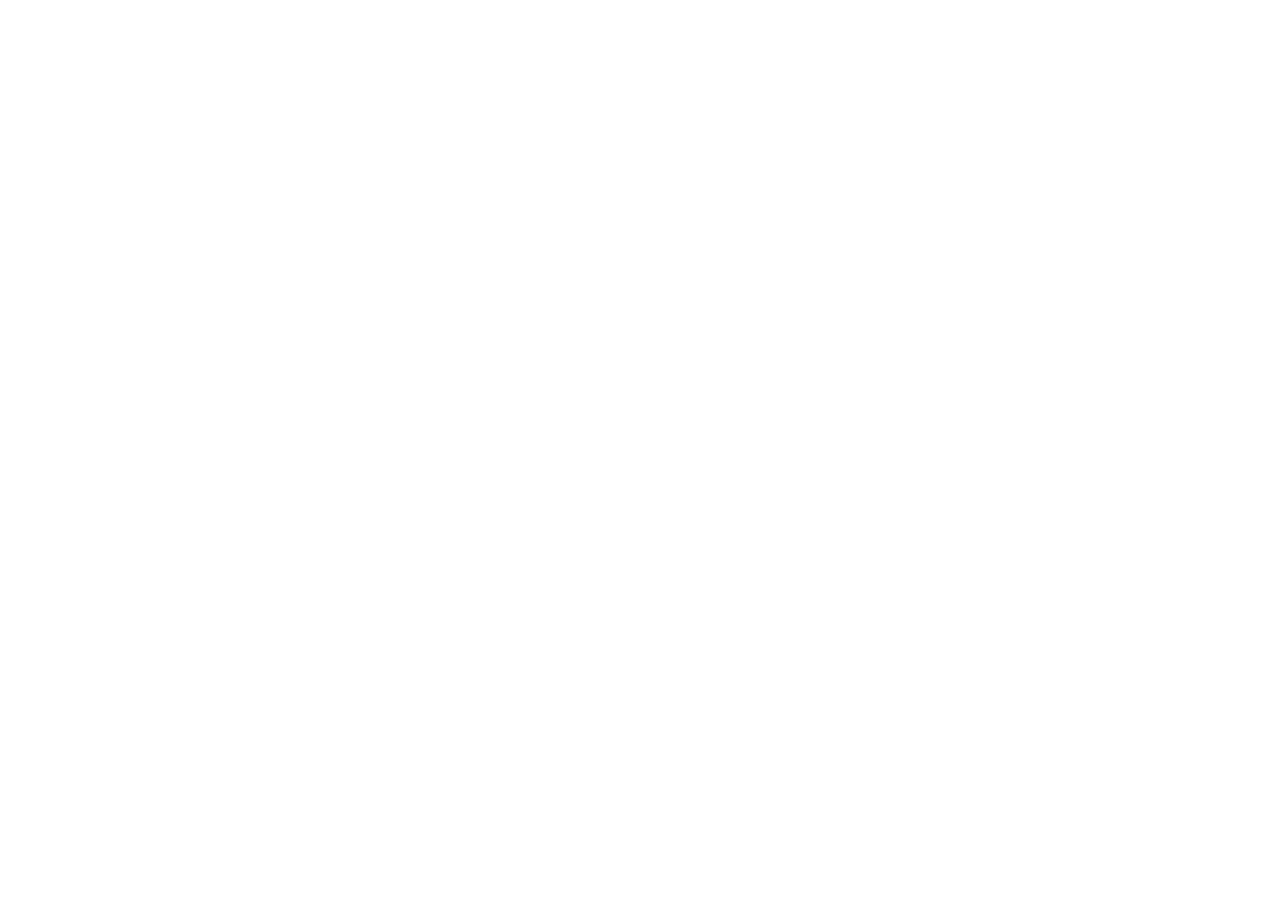
==== index.html @ 375ddf39 "added index.html" ====
<!DOCTYPE html>
<html lang="en">
<head>
    <meta charset="UTF-8">
    <meta name="viewport" content="width=device-width, initial-scale=1.0">
    <title>OOP</title>
</head>
<body>
    
</body>
</html>
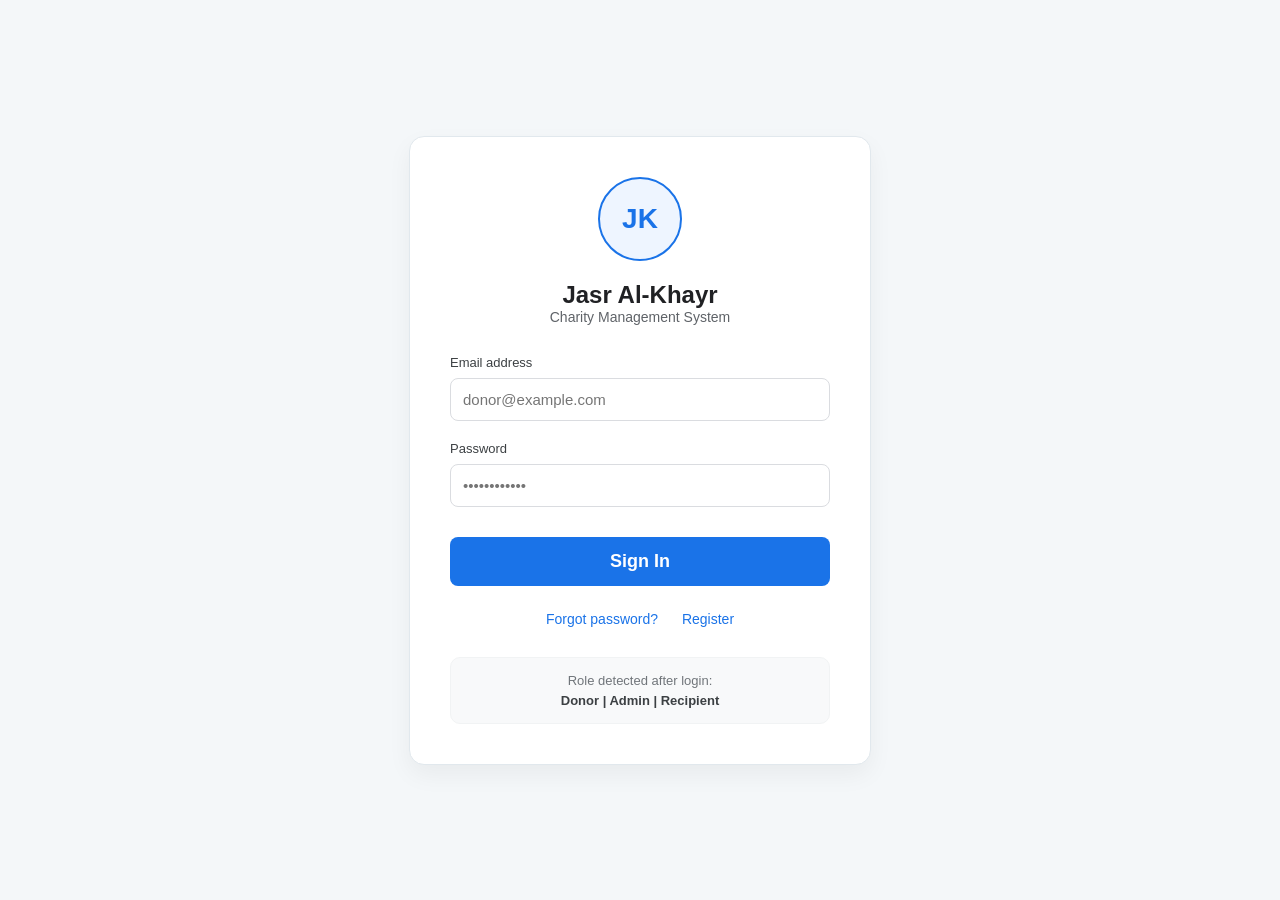
==== commit e8615381: "login page" ====
--- a/index.html
+++ b/index.html
@@ -2,10 +2,146 @@
 <html lang="en">
 <head>
     <meta charset="UTF-8">
-    <meta name="viewport" content="width=device-width, initial-scale=1.0">
-    <title>OOP</title>
+    <title>Jasr Al-Khayr - Login</title>
+    <style>
+        body {
+            font-family: 'Segoe UI', Arial, sans-serif;
+            background-color: #f4f7f9;
+            display: flex;
+            justify-content: center;
+            align-items: center;
+            height: 100vh;
+            margin: 0;
+        }
+        .container {
+            background-color: #ffffff;
+            width: 380px;
+            padding: 40px;
+            border-radius: 15px;
+            box-shadow: 0 10px 25px rgba(0,0,0,0.05);
+            border: 1px solid #e1e8ed;
+            text-align: center;
+        }
+        .logo-box {
+            width: 80px;
+            height: 80px;
+            background-color: #eef5ff;
+            border: 2px solid #1a73e8;
+            border-radius: 50%;
+            display: flex;
+            align-items: center;
+            justify-content: center;
+            margin: 0 auto 20px;
+            color: #1a73e8;
+            font-size: 28px;
+            font-weight: bold;
+        }
+        h2 {
+            margin: 0;
+            color: #202124;
+            font-size: 24px;
+        }
+        .subtitle {
+            color: #5f6368;
+            font-size: 14px;
+            margin-bottom: 30px;
+        }
+        .input-group {
+            text-align: left;
+            margin-bottom: 20px;
+        }
+        label {
+            display: block;
+            font-size: 13px;
+            color: #3c4043;
+            margin-bottom: 8px;
+            font-weight: 500;
+        }
+        input {
+            width: 100%;
+            padding: 12px;
+            border: 1px solid #dadce0;
+            border-radius: 8px;
+            box-sizing: border-box;
+            font-size: 15px;
+            transition: border 0.2s;
+        }
+        input:focus {
+            outline: none;
+            border-color: #1a73e8;
+        }
+        .btn-signin {
+            width: 100%;
+            padding: 14px;
+            background-color: #1a73e8;
+            color: white;
+            border: none;
+            border-radius: 8px;
+            font-size: 18px;
+            font-weight: 600;
+            cursor: pointer;
+            margin-top: 10px;
+        }
+        .btn-signin:hover {
+            background-color: #1557b0;
+        }
+        .footer-links {
+            margin-top: 25px;
+            font-size: 14px;
+        }
+        .footer-links a {
+            color: #1a73e8;
+            text-decoration: none;
+            margin: 0 10px;
+        }
+        .role-box {
+            margin-top: 30px;
+            padding: 15px;
+            background-color: #f8f9fa;
+            border-radius: 10px;
+            border: 1px solid #f1f3f4;
+            font-size: 13px;
+            color: #70757a;
+        }
+        .role-list {
+            color: #3c4043;
+            font-weight: 600;
+            margin-top: 5px;
+            display: block;
+        }
+    </style>
 </head>
 <body>
-    
+
+<div class="container">
+    <div class="logo-box">JK</div>
+    <h2>Jasr Al-Khayr</h2>
+    <div class="subtitle">Charity Management System</div>
+
+    <form>
+        <div class="input-group">
+            <label>Email address</label>
+            <input type="email" placeholder="donor@example.com" required>
+        </div>
+
+        <div class="input-group">
+            <label>Password</label>
+            <input type="password" placeholder="••••••••••••" required>
+        </div>
+
+        <button type="submit" class="btn-signin">Sign In</button>
+    </form>
+
+    <div class="footer-links">
+        <a href="#">Forgot password?</a>
+        <a href="#">Register</a>
+    </div>
+
+    <div class="role-box">
+        Role detected after login:
+        <span class="role-list">Donor | Admin | Recipient</span>
+    </div>
+</div>
+
 </body>
 </html>
